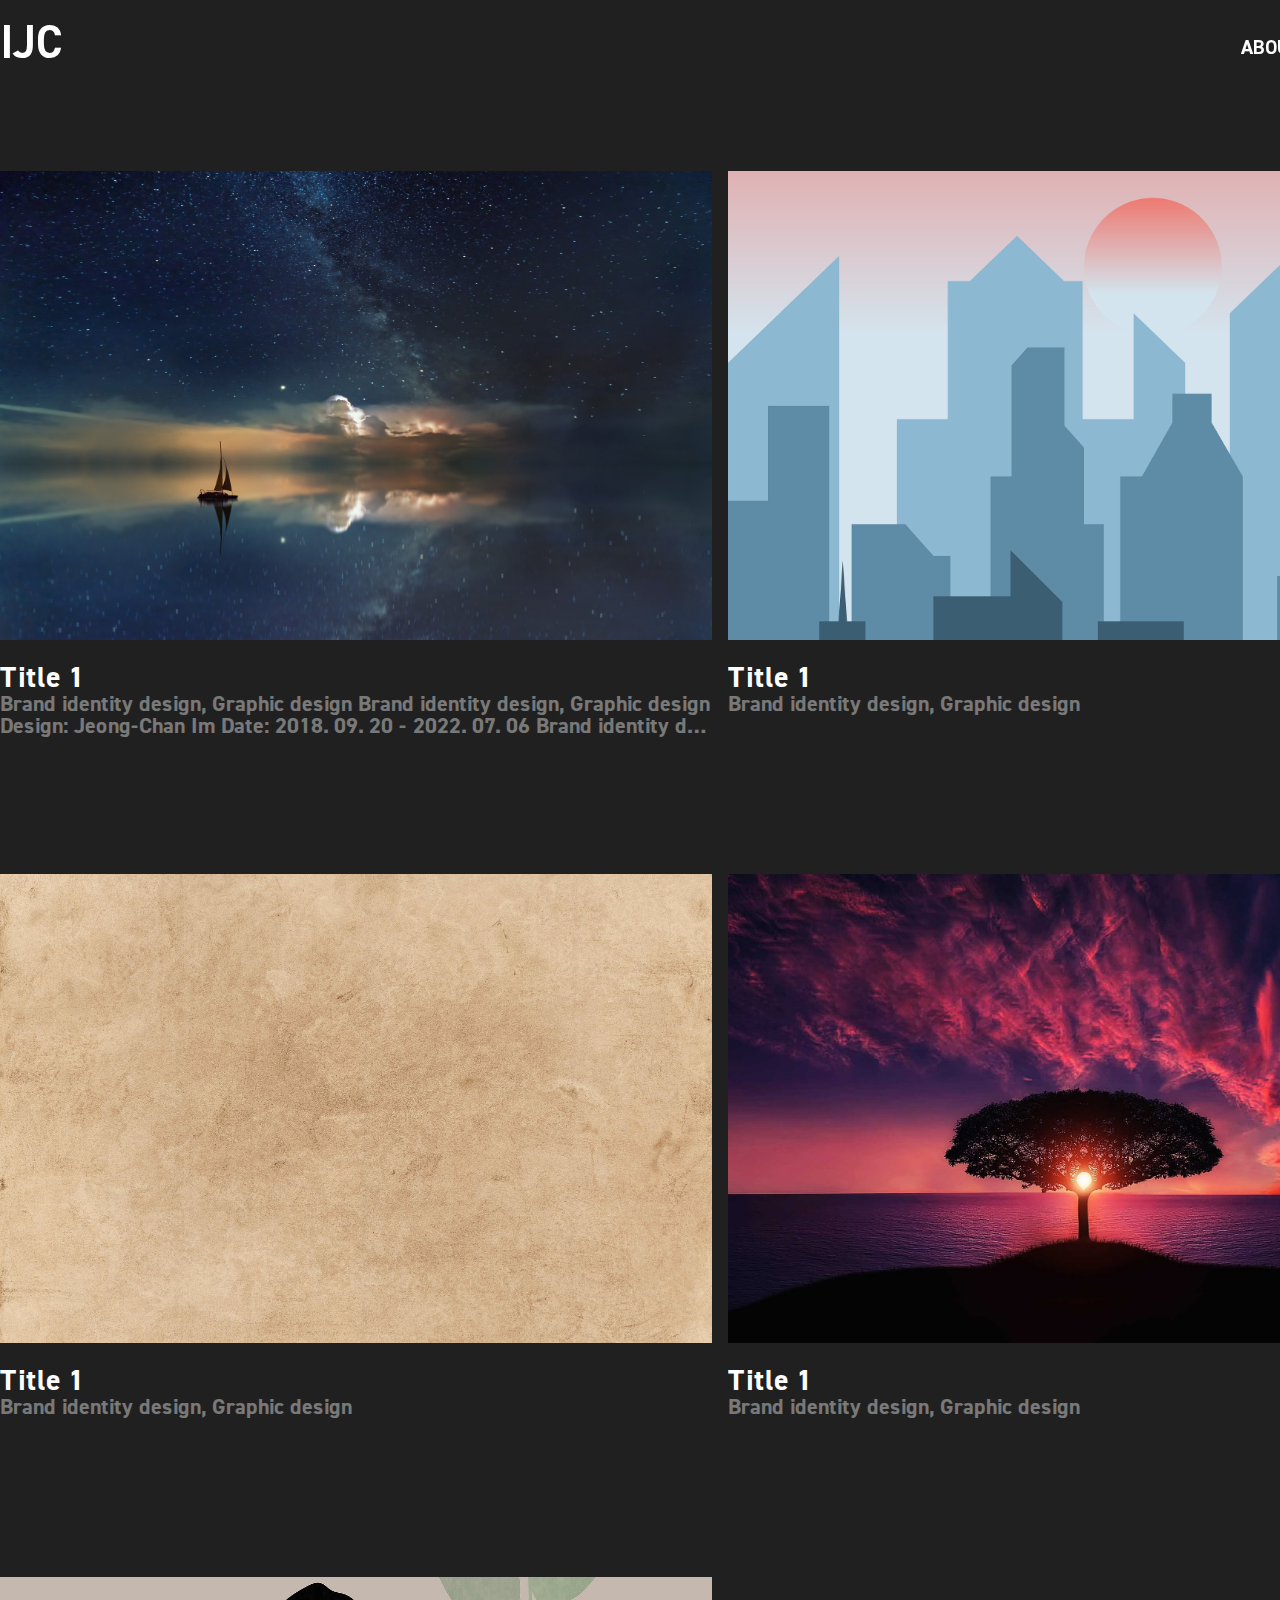
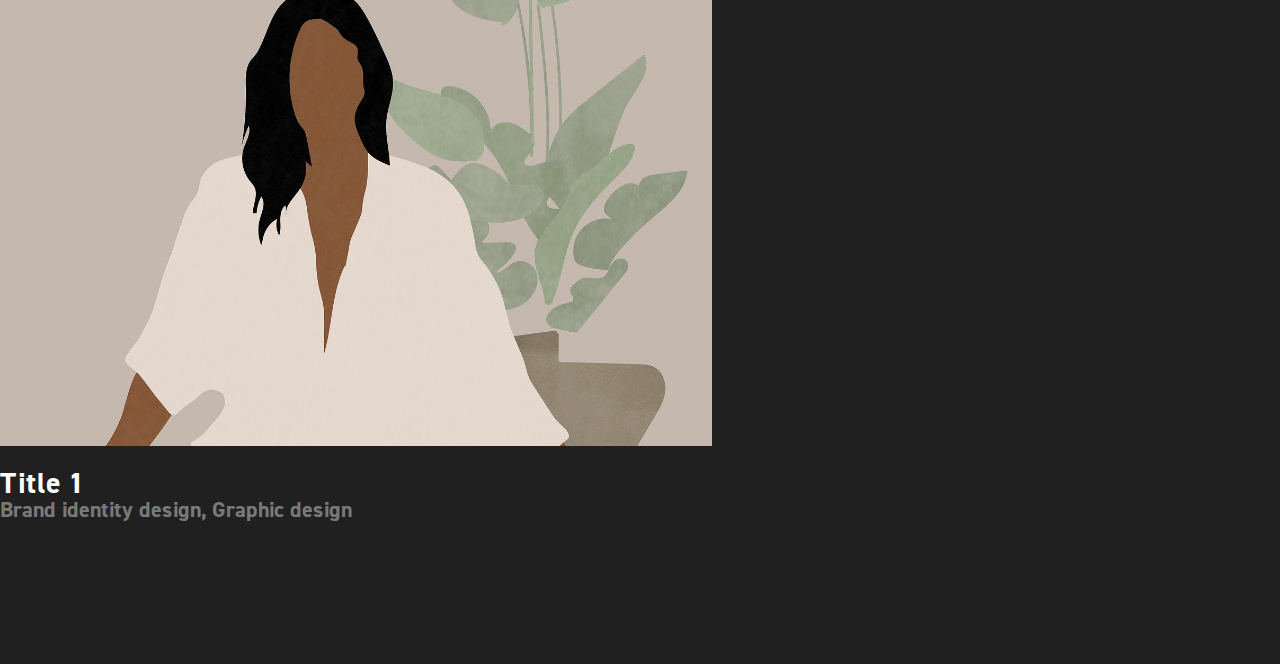
==== index.html @ 42fc2c60 "Add files via upload" ====
<!DOCTYPE html>
<html lang="en" class="smooth">

<head>
    <meta charset="UTF-8">
    <meta http-equiv="X-UA-Compatible" content="IE=edge">
    <meta name="viewport" content="width=device-width, initial-scale=1.0">
    <title>IJC</title>

    <link rel="shortcut icon" href="./images/favicon_l.png">

    <meta property="og:type" content="website">
	<meta property="og:image" content="./images/mate.jpg">
	<meta property="og:url" content="">

	<meta property="og:title" content="IJC">
	<meta property="og:site_name" content="IJC">
	<meta property="og:description" content="Hello World">
	
	<meta name="description" lang="ko" content="Hello World">
	<meta name="author" content="Im Jeong Chan">

    <link rel="stylesheet" href="./css/00_reset.css">
    <link rel="stylesheet" href="./css/01_common.css">
	<link rel="stylesheet" href="./css/02_header.css">
	<link rel="stylesheet" href="./css/03_section.css">
	<link rel="stylesheet" href="./css/04_portfolio.css">


</head>
<body>
    <div class="wrap">
		<header id="header">
			<div class="max-width">
				<h1 class="home">
					<a href="index.html" class="logo">IJC</a>
				</h1>
				<nav class="gnb">
					<ul>
						<li>
							<a href="about.html" class="about">ABOUT</a>
						</li>
						<li>
							<a href="contact.html" class="contact">CONTACT</a>
						</li>
					</ul>
				</nav>
			</div>
		</header>

		<main>
			<section class="section-style portfolio">
				<div class="max-width">
					<div class="sect-contents">
						<ul class="card-list">
							<li>
								<a href="title1.html" class="card-item">
									<div class="thumbnail fade slide1"><img src="./images/ocean-gf17f22523_1920.jpg" alt=""></div>
									<div class="thumbnail fade slide1"><img src="./images/paper-gb92868a40_1920.jpg" alt=""></div>
									<div class="thumbnail fade slide1"><img src="./images/tree-g26ac44a37_1920.jpg"alt=""></div>
									<div class="thumbnail fade slide1"><img src="./images/woman-g130ee9dfb_1920.jpg" alt=""></div>
									<div class="thumbnail fade slide1"><img src="./images/cityscape-gc6876dbf6_1920.png" alt=""></div>
									<p class="title">Title 1</p>
									<p class="content">
										Brand identity design, Graphic design
										Brand identity design, Graphic design Design: Jeong-Chan Im Date: 2018. 09. 20 - 2022. 07. 06
										Brand identity design, Graphic design Design: Jeong-Chan Im Date: 2018. 09. 20 - 2022. 07. 06
									</p>
								</a>
							</li>
							<li>
								<a href="#" class="card-item">
									<div class="thumbnail fade slide2"><img src="./images/cityscape-gc6876dbf6_1920.png " class="slideshow-image" alt=""></div>
									<div class="thumbnail fade slide2"><img src="./images/ocean-gf17f22523_1920.jpg"class="slideshow-image" alt=""></div>
									<div class="thumbnail fade slide2"><img src="./images/paper-gb92868a40_1920.jpg"class="slideshow-image" alt=""></div>
									<div class="thumbnail fade slide2"><img src="./images/tree-g26ac44a37_1920.jpg" class="slideshow-image"alt=""></div>
									<div class="thumbnail fade slide2"><img src="./images/woman-g130ee9dfb_1920.jpg"class="slideshow-image" alt=""></div>
									<p class="title">Title 1</p>
									<p class="content">
										Brand identity design, Graphic design
									</p>
								</a>
							</li>
							<li>
								<a href="#" class="card-item">
									<div class="thumbnail fade slide3"><img src="./images/paper-gb92868a40_1920.jpg"class="slideshow-image" alt=""></div>
									<div class="thumbnail fade slide3"><img src="./images/tree-g26ac44a37_1920.jpg" class="slideshow-image"alt=""></div>
									<div class="thumbnail fade slide3"><img src="./images/woman-g130ee9dfb_1920.jpg"class="slideshow-image" alt=""></div>
									<div class="thumbnail fade slide3"><img src="./images/cityscape-gc6876dbf6_1920.png " class="slideshow-image" alt=""></div>
									<div class="thumbnail fade slide3"><img src="./images/ocean-gf17f22523_1920.jpg"class="slideshow-image" alt=""></div>
									<p class="title">Title 1</p>
									<p class="content">
										Brand identity design, Graphic design
									</p>
								</a>
							</li>
							<li>
								<a href="#" class="card-item">
									<div class="thumbnail fade slide4"><img src="./images/tree-g26ac44a37_1920.jpg" class="slideshow-image"alt=""></div>
									<div class="thumbnail fade slide4"><img src="./images/woman-g130ee9dfb_1920.jpg"class="slideshow-image" alt=""></div>
									<div class="thumbnail fade slide4"><img src="./images/cityscape-gc6876dbf6_1920.png " class="slideshow-image" alt=""></div>
									<div class="thumbnail fade slide4"><img src="./images/ocean-gf17f22523_1920.jpg"class="slideshow-image" alt=""></div>
									<div class="thumbnail fade slide4"><img src="./images/paper-gb92868a40_1920.jpg"class="slideshow-image" alt=""></div>
									<p class="title">Title 1</p>
									<p class="content">
										Brand identity design, Graphic design
									</p>
								</a>
							</li>
							<li>
								<a href="#" class="card-item">
									<div class="thumbnail fade slide5"><img src="./images/woman-g130ee9dfb_1920.jpg"class="slideshow-image" alt=""></div>
									<div class="thumbnail fade slide5"><img src="./images/cityscape-gc6876dbf6_1920.png " class="slideshow-image" alt=""></div>
									<div class="thumbnail fade slide5"><img src="./images/ocean-gf17f22523_1920.jpg"class="slideshow-image" alt=""></div>
									<div class="thumbnail fade slide5"><img src="./images/paper-gb92868a40_1920.jpg"class="slideshow-image" alt=""></div>
									<div class="thumbnail fade slide5"><img src="./images/tree-g26ac44a37_1920.jpg" class="slideshow-image"alt=""></div>
									<p class="title">Title 1</p>
									<p class="content">
										Brand identity design, Graphic design
									</p>
								</a>
							</li>
						</ul>
					</div>
				</div>
			
			</section>
		</main>
	</div>
	<script src="slide1.js"></script>
	<script src="slide2.js"></script>
	<script src="slide3.js"></script>
	<script src="slide4.js"></script>
	<script src="slide5.js"></script>
</body>
</html>
---- css/01_common.css ----
.smooth {
	scroll-behavior: smooth;
	background-color: #202020;
}

/* layout */
.wrap {
	display: flex;
	flex-direction: column;
	
}

main {
	flex-grow: 1;
}

.max-width {
	width: 1440px;
	margin: 0 auto;
}

body::-webkit-scrollbar {
    width: 6px;  /* 스크롤바의 너비 */
}

body::-webkit-scrollbar-thumb {
    height: 30%; /* 스크롤바의 길이 */
    background: #bcbcbc; /* 스크롤바의 색상 */
	border-radius: 5px;
}

body::-webkit-scrollbar-track {
    background: rgba(43, 43, 44, 0.1);  /*스크롤바 뒷 배경 색상*/
}
---- css/02_header.css ----
@font-face {
	font-family: DIN2014;
	src:url(../font/En_Body_Din2014/DIN2014-ExtraBold.ttf) format("truetype");
	src: url(../font/En_Body_Din2014/DIN2014-Bold.ttf) format("truetype");
}

header {
	position: fixed;
	width: 100vw;
	height: 101px;
	background: #202020;
	backdrop-filter: blur(1rem);
	-webkit-backdrop-filter: blur(1rem);
	box-sizing: border-box;
	z-index: 2;
}

header .max-width {
	position: relative;
	display: flex;
}

/* home */
.home {
	position: absolute;
	top: 22px;
    bottom: 25px;
}

.logo{
	display: inline-block;
	width: 66px;
	height: 46px;
	font-family: DIN2014;
	font-size: 46px;
font-style: normal;
font-weight: 800;
line-height: 46px;
	color: #fff;
}

/* 메뉴 */

.gnb{
	width: 1440px;
}

.gnb > ul {
	display: flex;
	width: 182px;
	height: 101px;
    margin-left: 1192px;
	text-align: center;
	margin-left: auto;
}

.gnb > ul > li > a {
	line-height: 30px;
	display: inline-block;
	margin-top: 32.5px;
	margin-bottom: 25px;
}

.about{
	width: 61px;
	margin-left: -17px;
	color: #FFF;
font-family: DIN2014;
font-size: 20px;
font-style: normal;
font-weight: 700;
line-height: 30px; /* 150% */
}

.contact {
	width: 82px;
	margin-left: 39px;
	color: #FFF;
font-family: DIN2014;
font-size: 20px;
font-style: normal;
font-weight: 700;
line-height: 30px; /* 150% */
}
---- css/03_section.css ----
/* 공통 */
.section-style {
    padding-top: 171px;
	height:   100%;
	z-index: 1;
}

.sect-contents {
	flex-grow: 1;
	min-width: 0;
}


@media (max-width: 1024px) {
	.section-style {
		margin: 4em 0;
	}
	.section-style .portfolio {
		padding: 4em 0;
	}
	.section-style .max-width {
		flex-direction: column;
		gap: 2rem;
	}
	.sect-title {
		flex-basis: auto;
	}
	.portfolio .sect-title {
		order: 0;
	}
}
---- css/04_portfolio.css ----
@font-face {
	font-family: DIN 2014;
	src: url(../font/En_Body_Din2014/DIN2014-Bold.ttf) format("truetype");
	src: url(../font/En_Body_Din2014/DIN2014-DemiBold.ttf) format("truetype");
}

.portfolio {
	background: #202020;
}


.card-list {
	display: flex;
	flex-wrap: wrap;
	gap: 16px;
}

.card-list li {
	min-width: 0;
	width: 712px;
	height: 687px;
}


.card-list li a {
	display: block;
	background-color: #202020;
	overflow: hidden;

}

.card-item {
	padding-bottom: 140px;
	height: 469px;
}

.card-item .thumbnail {
	width: 100%;
	height: 469px;
	overflow: hidden;
	position: relative;
}

.card-item .thumbnail img {
	width: 100%;
	height: 100%;
	object-fit: cover;
	
}

.card-item .title,
.card-item .content {
	color: #fff;
	display: inline-block;
}

.card-item .title {
	margin-top: 24px;
	color: #FFF;
font-family: DIN2014;
font-size: 30px;
font-style: normal;
font-weight: 700;
line-height: 30px; /* 100% */
}
.card-item .content {
	word-break: break-all;
	opacity: 0.4;
	color: #FFF;
font-family: DIN2014;
font-size: 22px;
font-style: normal;
font-weight: 600;
line-height: 22px; /* 100% */
	overflow: hidden;
	text-overflow: ellipsis;
	display: -webkit-box;
	-webkit-line-clamp: 2;
	-webkit-box-orient: vertical;
}

@media (min-width: 481px) and (max-width: 640px) {
	.card-list {
		flex-wrap: wrap;
	}
	.card-list li {
		flex: 0 0 calc((100% - 2.4rem) / 2);
	}
}

@media (max-width: 480px) {
	.card-list {
		flex-direction: column;
	}
}

.fade {
    animation-name: fade;
    animation-duration: 1.5s;
}

@keyframes fade {
    from {
        opacity: .4
    }
    to {
        opacity: 1
    }
}
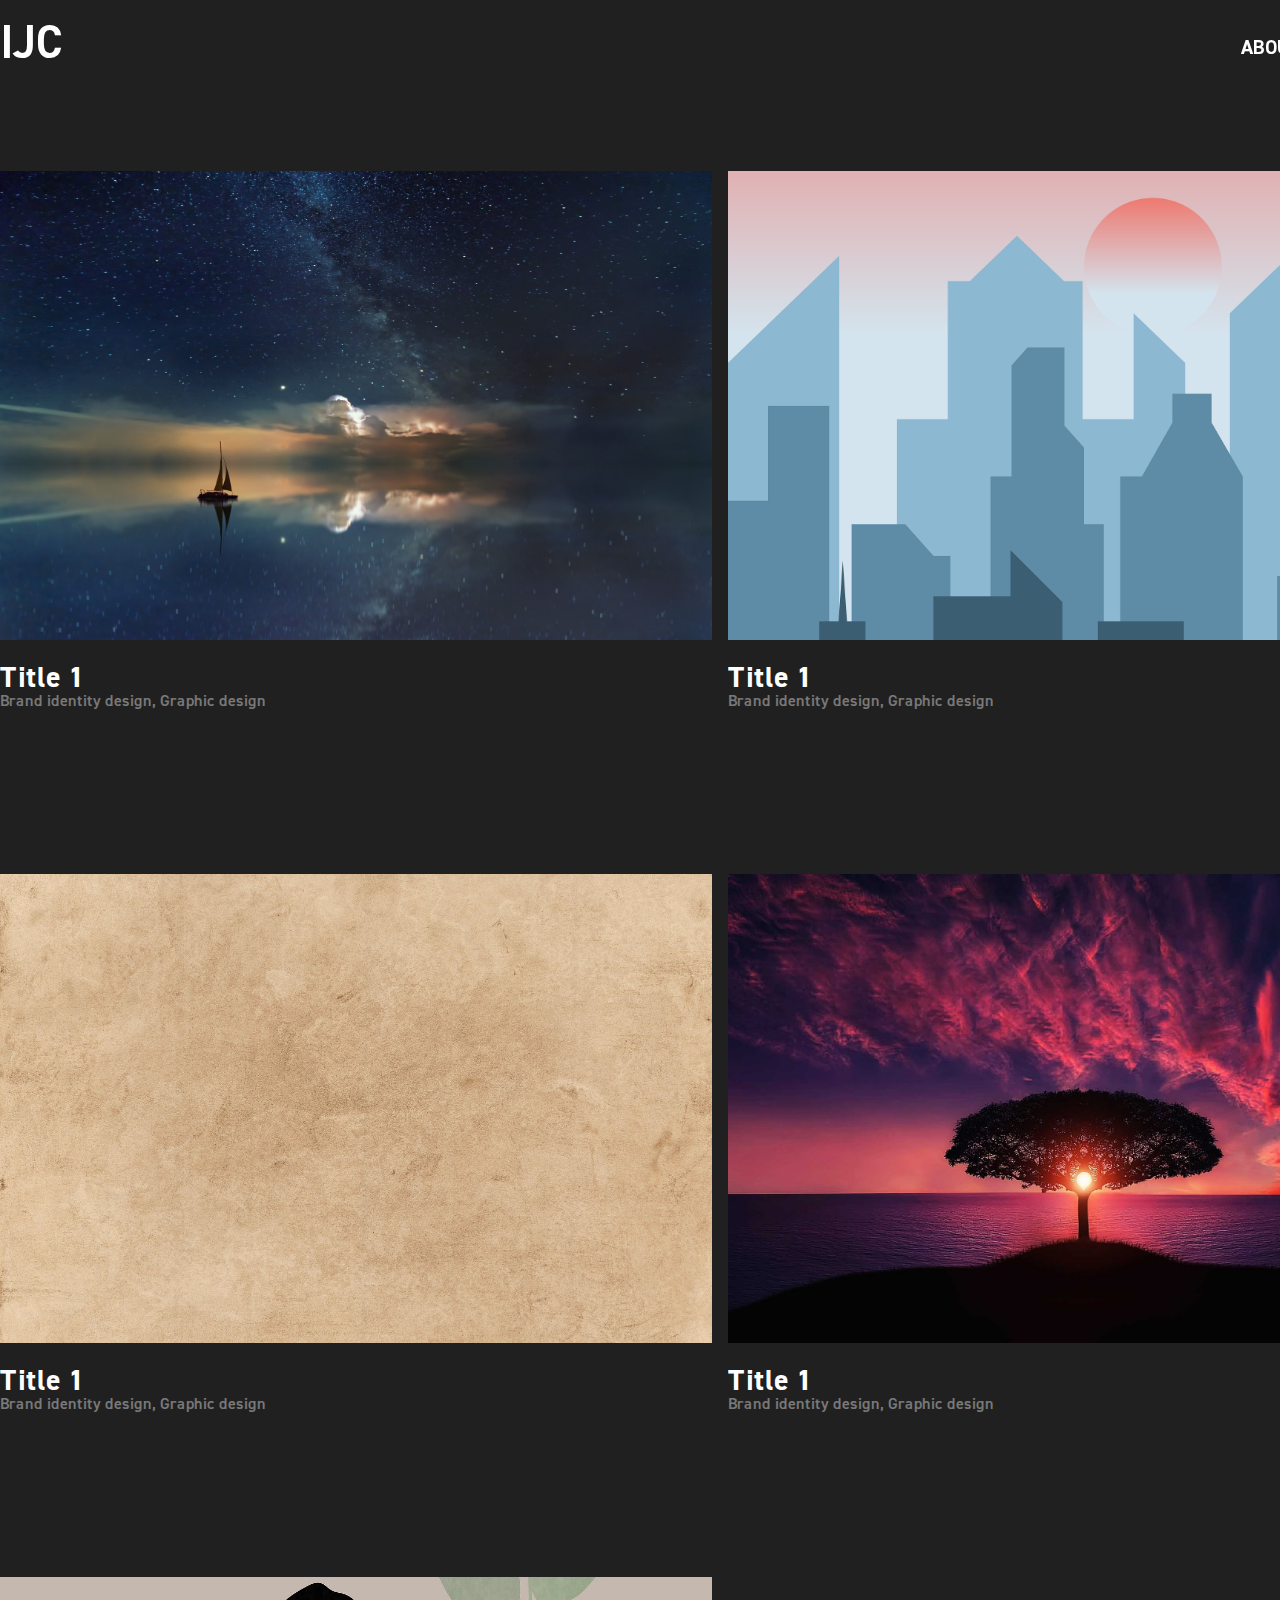
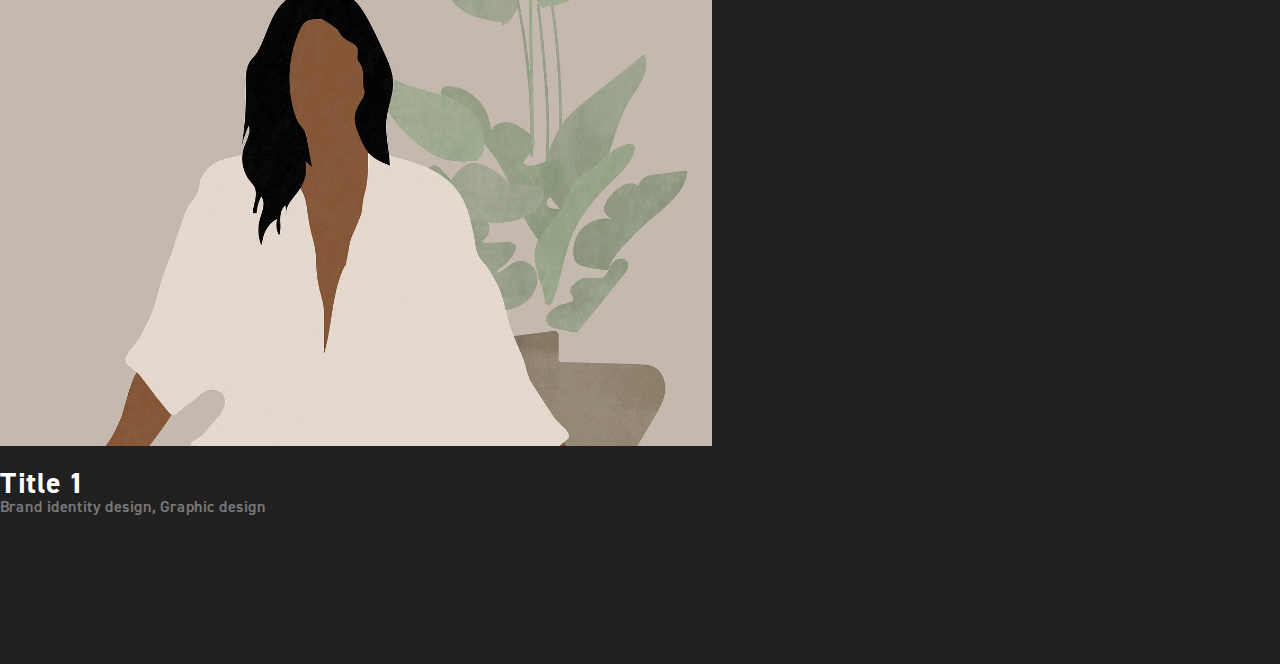
==== commit 24e2f9c5: "Update index.html" ====
--- a/index.html
+++ b/index.html
@@ -10,14 +10,15 @@
     <link rel="shortcut icon" href="./images/favicon_l.png">
 
     <meta property="og:type" content="website">
-	<meta property="og:image" content="./images/mate.jpg">
+	<meta property="og:image" content=
+		"{{ url_for('images', filename='mata.jpg') }}">
 	<meta property="og:url" content="">
 
 	<meta property="og:title" content="IJC">
 	<meta property="og:site_name" content="IJC">
 	<meta property="og:description" content="Hello World">
 	
-	<meta name="description" lang="ko" content="Hello World">
+	<meta name="description" lang="ko" content="Portfolio">
 	<meta name="author" content="Im Jeong Chan">
 
     <link rel="stylesheet" href="./css/00_reset.css">
@@ -63,8 +64,6 @@
 									<p class="title">Title 1</p>
 									<p class="content">
 										Brand identity design, Graphic design
-										Brand identity design, Graphic design Design: Jeong-Chan Im Date: 2018. 09. 20 - 2022. 07. 06
-										Brand identity design, Graphic design Design: Jeong-Chan Im Date: 2018. 09. 20 - 2022. 07. 06
 									</p>
 								</a>
 							</li>
@@ -133,4 +132,4 @@
 	<script src="slide4.js"></script>
 	<script src="slide5.js"></script>
 </body>
-</html>+</html>
--- a/css/04_portfolio.css
+++ b/css/04_portfolio.css
@@ -1,9 +1,16 @@
 @font-face {
-	font-family: DIN 2014;
+	font-family: DIN2014;
 	src: url(../font/En_Body_Din2014/DIN2014-Bold.ttf) format("truetype");
+}
+
+@font-face {
+	font-family: demibold;
+	font-size: 22px;
+font-style: normal;
+font-weight: 600;
+line-height: 22px; /* 100% */
 	src: url(../font/En_Body_Din2014/DIN2014-DemiBold.ttf) format("truetype");
 }
-
 .portfolio {
 	background: #202020;
 }
@@ -67,11 +74,7 @@
 	word-break: break-all;
 	opacity: 0.4;
 	color: #FFF;
-font-family: DIN2014;
-font-size: 22px;
-font-style: normal;
-font-weight: 600;
-line-height: 22px; /* 100% */
+	font-family: demibold;
 	overflow: hidden;
 	text-overflow: ellipsis;
 	display: -webkit-box;
@@ -106,4 +109,4 @@
     to {
         opacity: 1
     }
-}+}
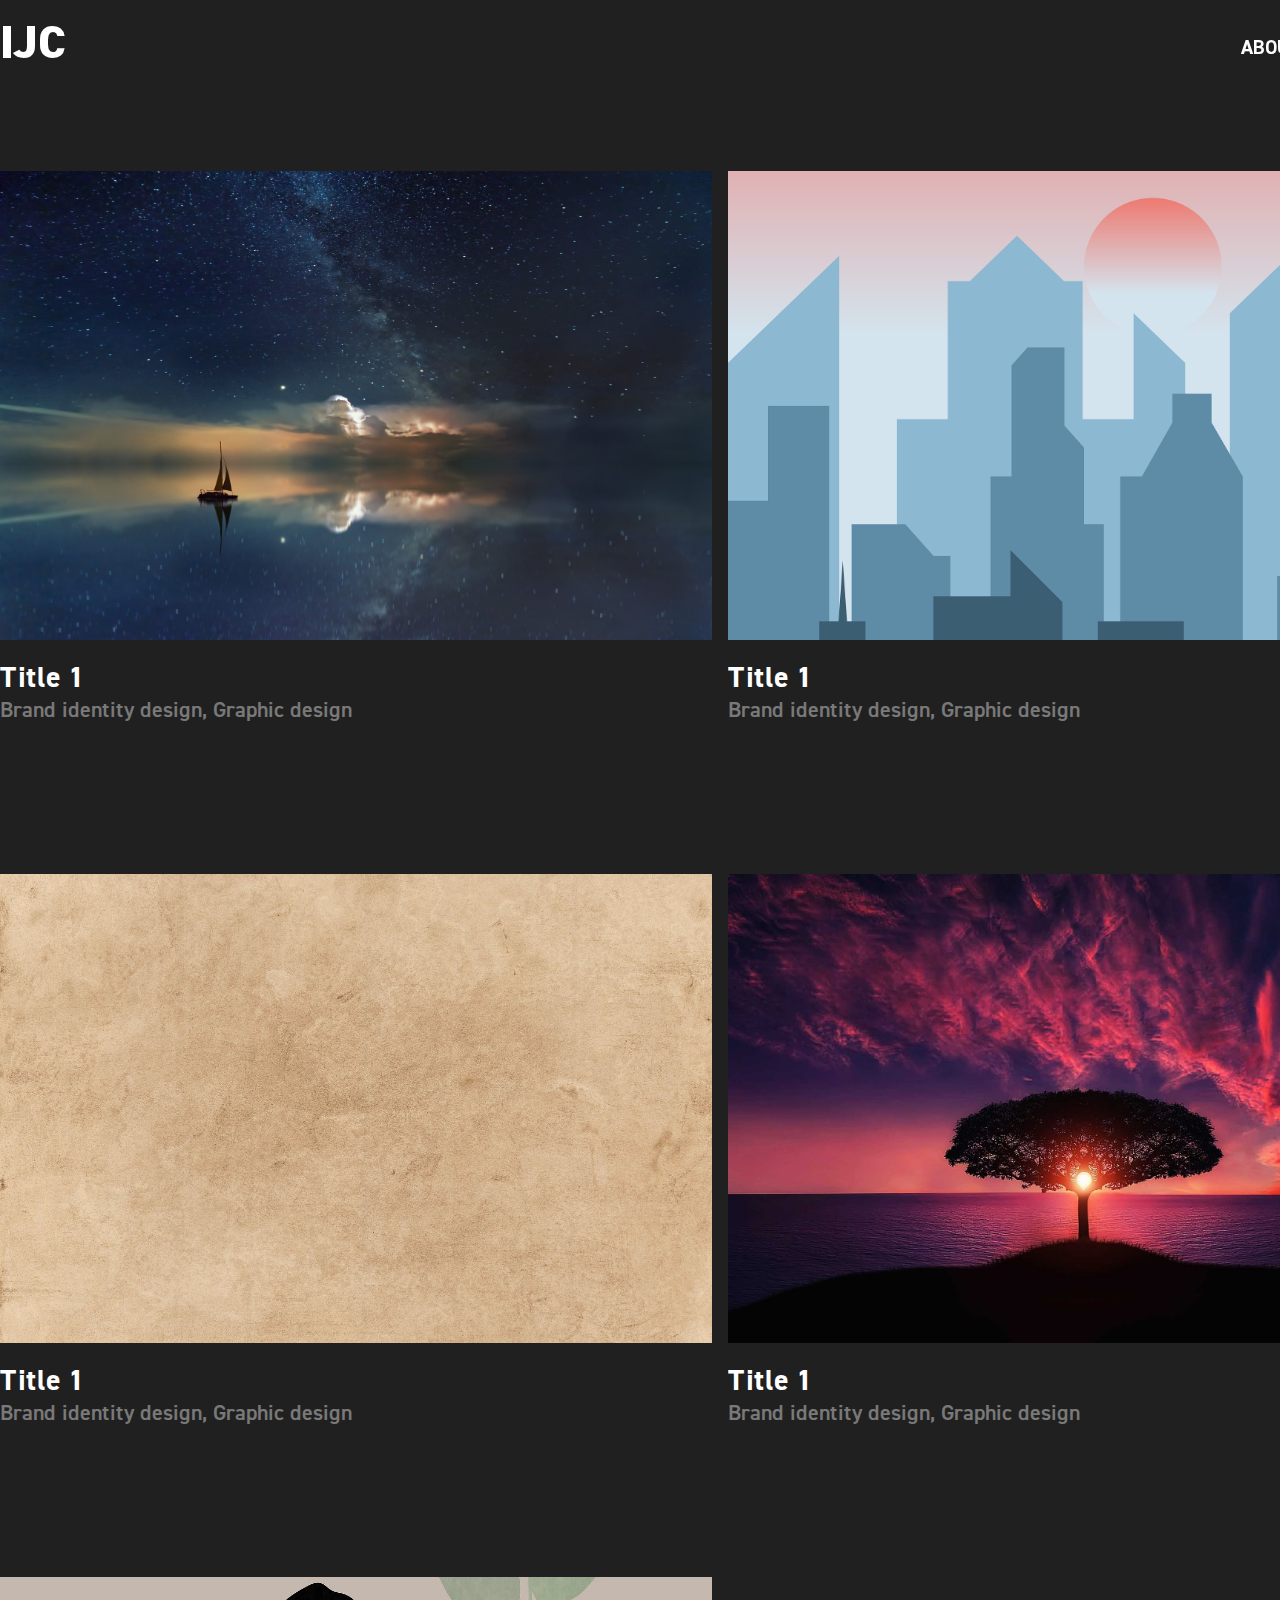
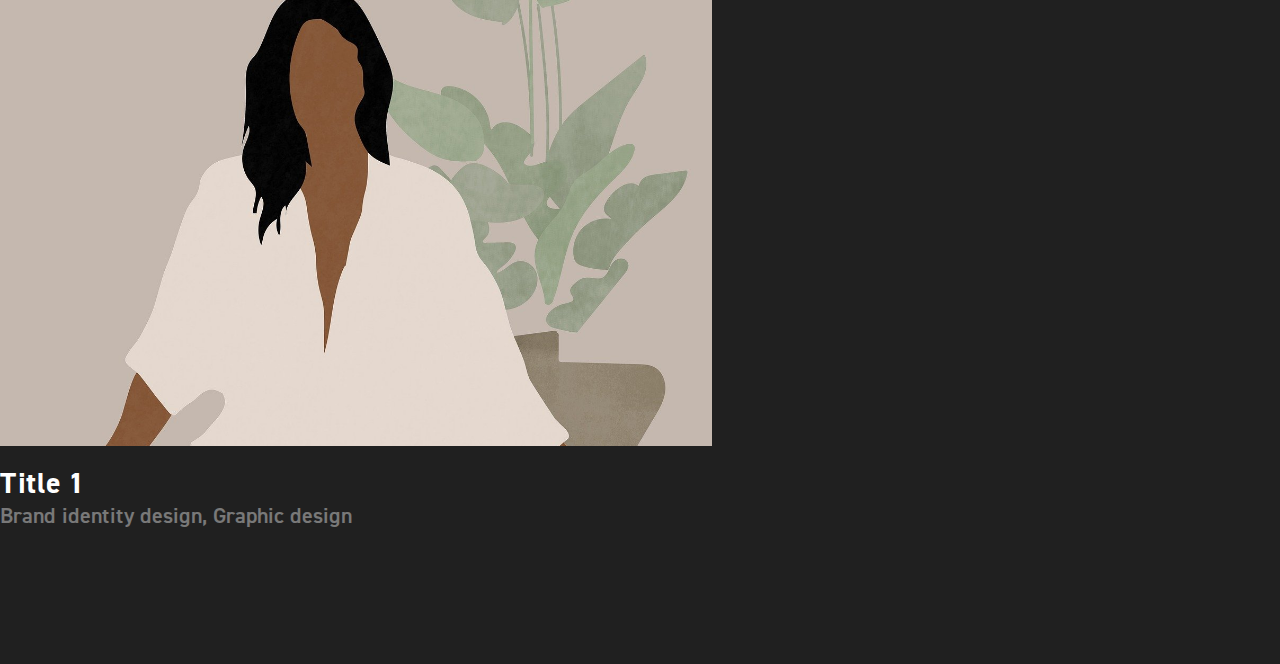
==== commit 39d0a3cc: "Add files via upload" ====
--- a/index.html
+++ b/index.html
@@ -10,15 +10,14 @@
     <link rel="shortcut icon" href="./images/favicon_l.png">
 
     <meta property="og:type" content="website">
-	<meta property="og:image" content=
-		"{{ url_for('images', filename='mata.jpg') }}">
+	<meta property="og:image" content="./images/mata.jpg">
 	<meta property="og:url" content="">
-
+	<meta name="viewport" content="width=device-width,initial-scale=1">
 	<meta property="og:title" content="IJC">
 	<meta property="og:site_name" content="IJC">
-	<meta property="og:description" content="Hello World">
+	<meta property="og:description" content="portfolio">
 	
-	<meta name="description" lang="ko" content="Portfolio">
+	<meta name="description" lang="ko" content="portfolio">
 	<meta name="author" content="Im Jeong Chan">
 
     <link rel="stylesheet" href="./css/00_reset.css">
@@ -132,4 +131,4 @@
 	<script src="slide4.js"></script>
 	<script src="slide5.js"></script>
 </body>
-</html>
+</html>--- a/css/02_header.css
+++ b/css/02_header.css
@@ -1,6 +1,9 @@
 @font-face {
-	font-family: DIN2014;
+	font-family: DIN2014-ExtraBold;
 	src:url(../font/En_Body_Din2014/DIN2014-ExtraBold.ttf) format("truetype");
+}
+@font-face {
+	font-family: DIN2014-Bold;
 	src: url(../font/En_Body_Din2014/DIN2014-Bold.ttf) format("truetype");
 }
 
@@ -31,12 +34,15 @@
 	display: inline-block;
 	width: 66px;
 	height: 46px;
-	font-family: DIN2014;
+	font-family: DIN2014-ExtraBold;
 	font-size: 46px;
 font-style: normal;
 font-weight: 800;
 line-height: 46px;
 	color: #fff;
+}
+.logo:hover{
+	color:#2DF5B4;
 }
 
 /* 메뉴 */
@@ -65,20 +71,28 @@
 	width: 61px;
 	margin-left: -17px;
 	color: #FFF;
-font-family: DIN2014;
+font-family: DIN2014-Bold;
 font-size: 20px;
 font-style: normal;
 font-weight: 700;
 line-height: 30px; /* 150% */
 }
 
+.about:hover{
+	color:#2DF5B4;
+}
+
 .contact {
 	width: 82px;
 	margin-left: 39px;
 	color: #FFF;
-font-family: DIN2014;
+font-family: DIN2014-Bold;
 font-size: 20px;
 font-style: normal;
 font-weight: 700;
 line-height: 30px; /* 150% */
+}
+
+.contact:hover{
+	color:#2DF5B4;
 }--- a/css/04_portfolio.css
+++ b/css/04_portfolio.css
@@ -5,12 +5,9 @@
 
 @font-face {
 	font-family: demibold;
-	font-size: 22px;
-font-style: normal;
-font-weight: 600;
-line-height: 22px; /* 100% */
 	src: url(../font/En_Body_Din2014/DIN2014-DemiBold.ttf) format("truetype");
 }
+
 .portfolio {
 	background: #202020;
 }
@@ -63,6 +60,7 @@
 
 .card-item .title {
 	margin-top: 24px;
+	margin-bottom: 4px;
 	color: #FFF;
 font-family: DIN2014;
 font-size: 30px;
@@ -74,7 +72,10 @@
 	word-break: break-all;
 	opacity: 0.4;
 	color: #FFF;
-	font-family: demibold;
+font-family: demibold;
+font-size: 22px;
+font-weight: 600;
+line-height: 27px; /* 	100% */
 	overflow: hidden;
 	text-overflow: ellipsis;
 	display: -webkit-box;
@@ -82,7 +83,7 @@
 	-webkit-box-orient: vertical;
 }
 
-@media (min-width: 481px) and (max-width: 640px) {
+@media (min-width: 375px) and (max-width: 390px) {
 	.card-list {
 		flex-wrap: wrap;
 	}
@@ -109,4 +110,4 @@
     to {
         opacity: 1
     }
-}
+}